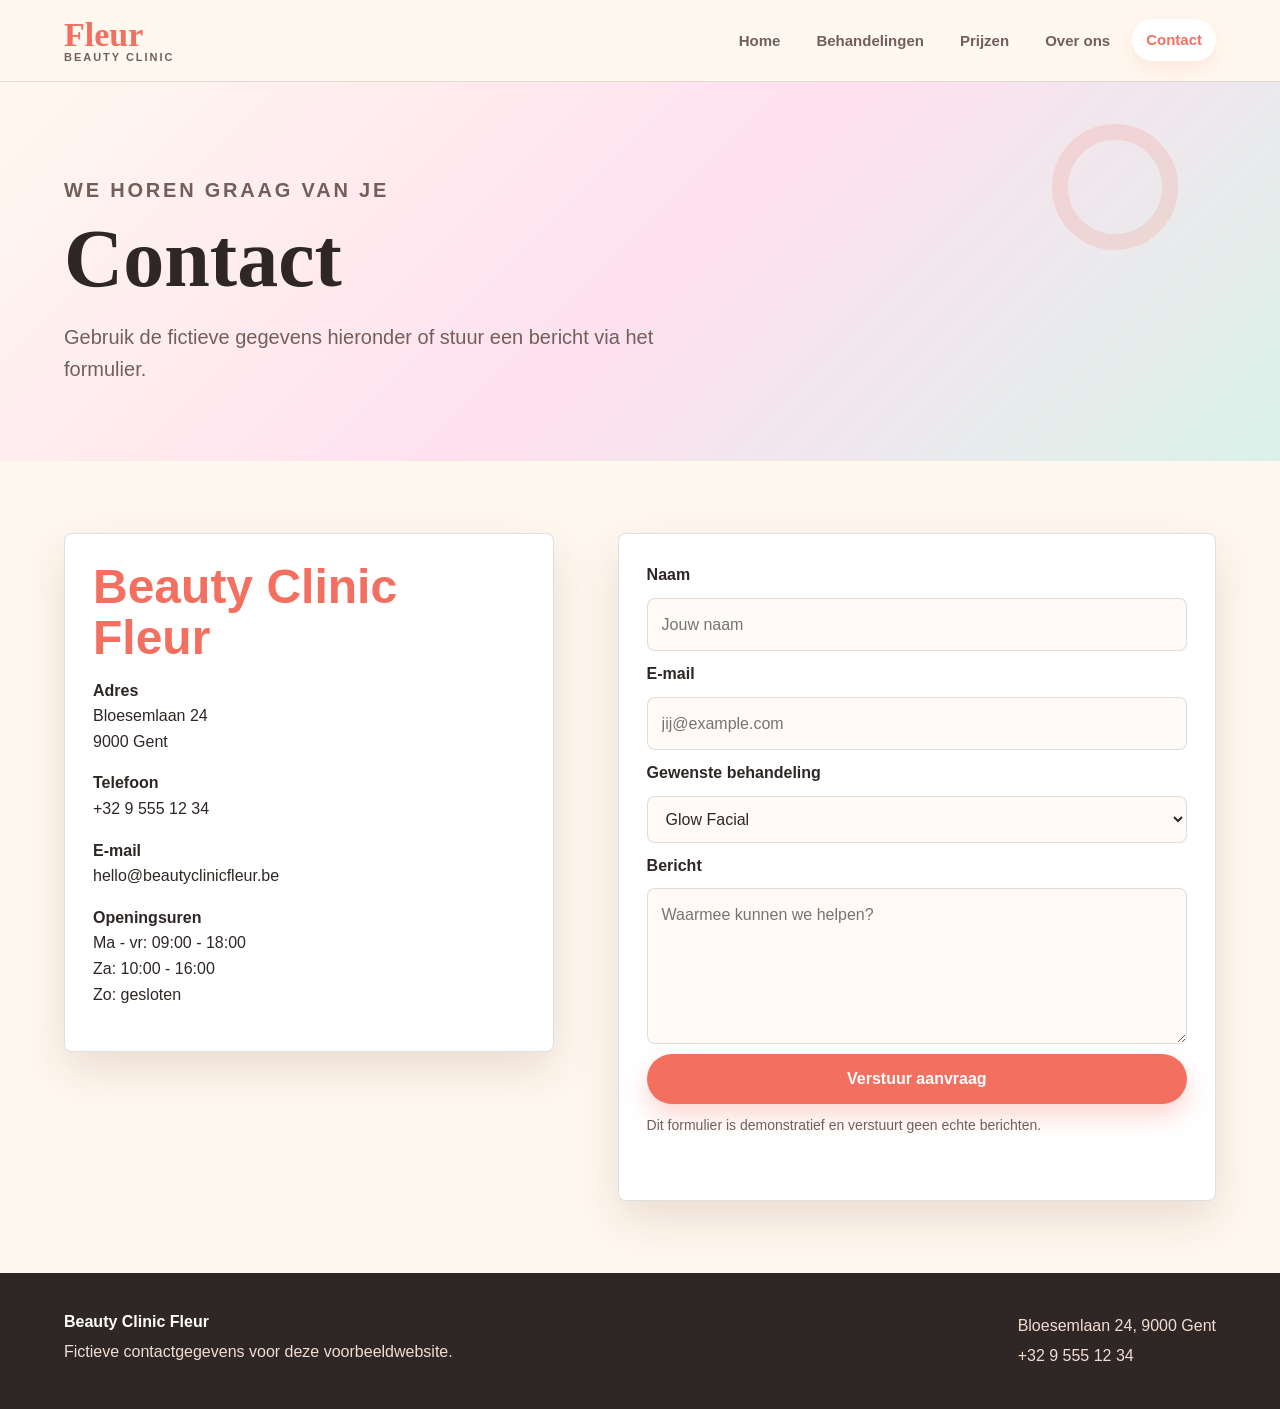
==== contact.html @ 75822266 "klaar" ====
<!DOCTYPE html>
<html lang="nl">

<head>
    <meta charset="UTF-8">
    <meta name="viewport" content="width=device-width, initial-scale=1.0">
    <title>Contact | Beauty Clinic Fleur</title>
    <link rel="stylesheet" href="style.css">
    <script src="script.js" defer></script>
</head>

<body>
    <header class="site-header">
        <a class="logo" href="index.html"><span>Fleur</span><small>Beauty Clinic</small></a>
        <button class="menu-button" type="button" aria-expanded="false" aria-controls="site-nav">Menu</button>
        <nav id="site-nav" class="site-nav" aria-label="Hoofdnavigatie">
            <a href="index.html">Home</a>
            <a href="behandelingen.html">Behandelingen</a>
            <a href="prijzen.html">Prijzen</a>
            <a href="over-ons.html">Over ons</a>
            <a class="active" href="contact.html">Contact</a>
        </nav>
    </header>

    <main>
        <section class="page-hero compact">
            <p class="eyebrow">We horen graag van je</p>
            <h1>Contact</h1>
            <p>Gebruik de fictieve gegevens hieronder of stuur een bericht via het formulier.</p>
        </section>

        <section class="contact-layout">
            <div class="contact-info">
                <h2>Beauty Clinic Fleur</h2>
                <p><strong>Adres</strong><br>Bloesemlaan 24<br>9000 Gent</p>
                <p><strong>Telefoon</strong><br>+32 9 555 12 34</p>
                <p><strong>E-mail</strong><br>hello@beautyclinicfleur.be</p>
                <p><strong>Openingsuren</strong><br>Ma - vr: 09:00 - 18:00<br>Za: 10:00 - 16:00<br>Zo: gesloten</p>
            </div>

            <form class="contact-form" action="#" method="post">
                <label for="name">Naam</label>
                <input id="name" name="name" type="text" placeholder="Jouw naam">

                <label for="email">E-mail</label>
                <input id="email" name="email" type="email" placeholder="jij@example.com">

                <label for="treatment">Gewenste behandeling</label>
                <select id="treatment" name="treatment">
                    <option>Glow Facial</option>
                    <option>Brow Styling</option>
                    <option>Fresh Manicure</option>
                    <option>Soft Glam Make-up</option>
                    <option>Ik weet het nog niet</option>
                </select>

                <label for="message">Bericht</label>
                <textarea id="message" name="message" rows="5" placeholder="Waarmee kunnen we helpen?"></textarea>

                <button class="button primary" type="submit">Verstuur aanvraag</button>
                <p class="form-note">Dit formulier is demonstratief en verstuurt geen echte berichten.</p>
                <p class="form-success" aria-live="polite"></p>
            </form>
        </section>
    </main>

    <footer class="site-footer">
        <div><strong>Beauty Clinic Fleur</strong><p>Fictieve contactgegevens voor deze voorbeeldwebsite.</p></div>
        <div><p>Bloesemlaan 24, 9000 Gent</p><p>+32 9 555 12 34</p></div>
    </footer>
</body>

</html>
---- style.css ----
:root {
    --cream: #fff8ef;
    --peach: #ffd6be;
    --coral: #f36f5f;
    --pink: #f7a7c4;
    --mint: #9fd8c8;
    --ink: #2f2725;
    --muted: #735f5a;
    --white: #ffffff;
    --line: rgba(47, 39, 37, 0.14);
    --shadow: 0 18px 45px rgba(127, 72, 61, 0.16);
}

* {
    box-sizing: border-box;
}

html {
    scroll-behavior: smooth;
}

body {
    margin: 0;
    background: var(--cream);
    color: var(--ink);
    font-family: Arial, Helvetica, sans-serif;
    line-height: 1.6;
    overflow-x: hidden;
}

img {
    display: block;
    max-width: 100%;
}

a {
    color: inherit;
}

.site-header {
    position: sticky;
    top: 0;
    z-index: 10;
    display: flex;
    align-items: center;
    justify-content: space-between;
    gap: 24px;
    padding: 18px clamp(20px, 5vw, 72px);
    background: rgba(255, 248, 239, 0.92);
    border-bottom: 1px solid var(--line);
    backdrop-filter: blur(14px);
    transition: box-shadow 220ms ease, padding 220ms ease, background 220ms ease;
}

.site-header.scrolled {
    padding-top: 12px;
    padding-bottom: 12px;
    background: rgba(255, 248, 239, 0.98);
    box-shadow: 0 10px 30px rgba(127, 72, 61, 0.12);
}

.logo {
    text-decoration: none;
    display: grid;
    gap: 0;
    line-height: 1;
}

.logo span {
    color: var(--coral);
    font-family: Georgia, "Times New Roman", serif;
    font-size: 34px;
    font-weight: 700;
}

.logo small {
    color: var(--muted);
    font-size: 11px;
    font-weight: 700;
    letter-spacing: 0.18em;
    text-transform: uppercase;
}

.site-nav {
    display: flex;
    align-items: center;
    gap: 8px;
}

.site-nav a {
    border-radius: 999px;
    padding: 9px 14px;
    color: var(--muted);
    font-size: 15px;
    font-weight: 700;
    text-decoration: none;
    transition: color 180ms ease, background 180ms ease, transform 180ms ease, box-shadow 180ms ease;
}

.site-nav a:hover,
.site-nav a.active {
    background: var(--white);
    color: var(--coral);
    box-shadow: 0 8px 20px rgba(243, 111, 95, 0.12);
    transform: translateY(-1px);
}

.menu-button {
    display: none;
    border: 1px solid var(--line);
    border-radius: 999px;
    background: var(--white);
    color: var(--ink);
    font: inherit;
    font-weight: 700;
    padding: 9px 14px;
}

.hero {
    position: relative;
    overflow: hidden;
    min-height: 72vh;
    display: grid;
    align-items: end;
    padding: clamp(90px, 11vw, 150px) clamp(20px, 5vw, 72px) 64px;
    background:
        linear-gradient(90deg, rgba(47, 39, 37, 0.72), rgba(47, 39, 37, 0.18)),
        url("https://images.unsplash.com/photo-1522335789203-aabd1fc54bc9?auto=format&fit=crop&w=1800&q=85") center / cover;
    color: var(--white);
}

.hero-content {
    position: relative;
    z-index: 1;
    width: min(760px, 100%);
    animation: heroRise 820ms ease both;
}

.floating-badge {
    position: absolute;
    right: clamp(24px, 9vw, 130px);
    bottom: clamp(34px, 9vw, 105px);
    z-index: 1;
    display: grid;
    place-items: center;
    width: clamp(86px, 12vw, 132px);
    aspect-ratio: 1;
    border: 1px solid rgba(255, 255, 255, 0.38);
    border-radius: 50%;
    background: rgba(255, 255, 255, 0.18);
    color: var(--white);
    font-family: Georgia, "Times New Roman", serif;
    font-size: clamp(24px, 4vw, 38px);
    font-weight: 700;
    backdrop-filter: blur(10px);
    animation: floatBadge 4s ease-in-out infinite;
}

.eyebrow,
.tag {
    margin: 0 0 10px;
    color: var(--coral);
    font-size: 13px;
    font-weight: 800;
    letter-spacing: 0.14em;
    text-transform: uppercase;
}

.hero .eyebrow {
    color: #ffd6be;
}

h1,
h2,
h3,
p {
    margin-top: 0;
}

h1,
h2 {
    line-height: 1.06;
}

h1 {
    margin-bottom: 18px;
    font-family: Georgia, "Times New Roman", serif;
    font-size: clamp(48px, 8vw, 108px);
}

h2 {
    margin-bottom: 14px;
    font-size: clamp(28px, 4vw, 48px);
}

.hero p {
    max-width: 620px;
    font-size: clamp(18px, 2.2vw, 24px);
}

.hero-actions,
.banner {
    display: flex;
    flex-wrap: wrap;
    gap: 12px;
    align-items: center;
}

.button {
    display: inline-flex;
    align-items: center;
    justify-content: center;
    min-height: 46px;
    border: 0;
    border-radius: 999px;
    padding: 12px 20px;
    font: inherit;
    font-weight: 800;
    text-decoration: none;
    cursor: pointer;
    transition: transform 180ms ease, box-shadow 180ms ease, background 180ms ease;
}

.button:hover {
    transform: translateY(-2px);
}

.button.primary {
    background: var(--coral);
    color: var(--white);
    box-shadow: 0 12px 24px rgba(243, 111, 95, 0.28);
}

.button.secondary {
    background: var(--white);
    color: var(--ink);
}

.intro-grid,
.cards-grid,
.values {
    display: grid;
    grid-template-columns: repeat(3, minmax(0, 1fr));
    gap: 20px;
    padding: 72px clamp(20px, 5vw, 72px);
}

.intro-grid article,
.values article,
.note-section,
.contact-info,
.contact-form {
    border: 1px solid var(--line);
    border-radius: 8px;
    background: var(--white);
    padding: 28px;
    box-shadow: var(--shadow);
    transition: transform 220ms ease, box-shadow 220ms ease;
}

.intro-grid article:hover,
.values article:hover,
.service-card:hover,
.contact-info:hover {
    transform: translateY(-6px);
    box-shadow: 0 26px 55px rgba(127, 72, 61, 0.2);
}

.icon {
    display: inline-grid;
    place-items: center;
    width: 42px;
    height: 42px;
    margin-bottom: 18px;
    border-radius: 50%;
    background: var(--mint);
    color: var(--ink);
    font-weight: 800;
}

.split-section,
.story-section,
.contact-layout {
    display: grid;
    grid-template-columns: 0.9fr 1.1fr;
    gap: clamp(28px, 5vw, 64px);
    align-items: center;
    padding: 72px clamp(20px, 5vw, 72px);
}

.split-section {
    background: #ffe9df;
}

.text-link {
    color: var(--coral);
    font-weight: 800;
    text-decoration-thickness: 2px;
    text-underline-offset: 5px;
}

.service-list {
    display: grid;
    gap: 14px;
}

.service-list a {
    display: grid;
    gap: 4px;
    border: 1px solid var(--line);
    border-radius: 8px;
    background: var(--white);
    padding: 20px;
    text-decoration: none;
    box-shadow: 0 10px 25px rgba(127, 72, 61, 0.1);
    transition: transform 200ms ease, box-shadow 200ms ease, border-color 200ms ease;
}

.service-list a:hover {
    border-color: rgba(243, 111, 95, 0.4);
    transform: translateX(8px);
    box-shadow: 0 18px 35px rgba(127, 72, 61, 0.16);
}

.service-list strong {
    color: var(--coral);
    font-size: 20px;
}

.service-list span,
.muted {
    color: var(--muted);
}

.banner {
    position: relative;
    overflow: hidden;
    justify-content: space-between;
    margin: 72px clamp(20px, 5vw, 72px);
    border-radius: 8px;
    background: var(--ink);
    color: var(--white);
    padding: clamp(28px, 5vw, 54px);
}

.banner::after {
    content: "";
    position: absolute;
    inset: auto -60px -110px auto;
    width: 250px;
    height: 250px;
    border-radius: 50%;
    background: radial-gradient(circle, rgba(247, 167, 196, 0.42), rgba(247, 167, 196, 0));
    animation: softPulse 5s ease-in-out infinite;
}

.banner p {
    width: 100%;
    margin-bottom: 8px;
    color: var(--peach);
    font-weight: 800;
    letter-spacing: 0.12em;
    text-transform: uppercase;
}

.banner h2 {
    max-width: 780px;
    margin-bottom: 0;
}

.page-hero {
    position: relative;
    overflow: hidden;
    padding: 92px clamp(20px, 5vw, 72px) 56px;
    background: linear-gradient(135deg, #fff8ef 0%, #ffe0ef 52%, #d9f2e9 100%);
}

.page-hero::after {
    content: "";
    position: absolute;
    right: clamp(18px, 8vw, 120px);
    top: 42px;
    width: 94px;
    height: 94px;
    border: 16px solid rgba(243, 111, 95, 0.16);
    border-radius: 50%;
    animation: spinFlower 12s linear infinite;
}

.page-hero.compact h1 {
    font-size: clamp(44px, 7vw, 82px);
}

.page-hero p {
    max-width: 650px;
    color: var(--muted);
    font-size: 20px;
}

.cards-grid {
    grid-template-columns: repeat(2, minmax(0, 1fr));
}

.service-card {
    overflow: hidden;
    border: 1px solid var(--line);
    border-radius: 8px;
    background: var(--white);
    box-shadow: var(--shadow);
    transition: transform 220ms ease, box-shadow 220ms ease;
}

.service-card img {
    width: 100%;
    aspect-ratio: 16 / 10;
    object-fit: cover;
    transition: transform 420ms ease;
}

.service-card:hover img {
    transform: scale(1.04);
}

.service-card div {
    padding: 24px;
}

.service-card h2 {
    font-size: 28px;
}

.pricing-table {
    width: min(980px, calc(100% - 40px));
    margin: 54px auto;
    border: 1px solid var(--line);
    border-radius: 8px;
    overflow: hidden;
    background: var(--white);
    box-shadow: var(--shadow);
}

.price-row {
    display: grid;
    grid-template-columns: 1fr 150px 90px;
    gap: 16px;
    align-items: center;
    padding: 20px 24px;
    border-bottom: 1px solid var(--line);
    transition: background 180ms ease, transform 180ms ease;
}

.price-row:hover,
.price-row.selected {
    background: #fff1e8;
    transform: scale(1.01);
}

.price-row:last-child {
    border-bottom: 0;
}

.price-row.featured {
    background: #ffe9df;
}

.price-row span {
    font-size: 18px;
    font-weight: 800;
}

.price-row small {
    color: var(--muted);
}

.price-row strong {
    color: var(--coral);
    font-size: 22px;
    text-align: right;
}

.note-section {
    width: min(980px, calc(100% - 40px));
    margin: 0 auto 72px;
}

.story-section img {
    width: 100%;
    border-radius: 8px;
    aspect-ratio: 4 / 3;
    object-fit: cover;
    box-shadow: var(--shadow);
}

.values {
    padding-top: 0;
}

.contact-layout {
    align-items: start;
}

.contact-info h2 {
    color: var(--coral);
}

.contact-form {
    display: grid;
    gap: 10px;
}

label {
    font-weight: 800;
}

input,
select,
textarea {
    width: 100%;
    border: 1px solid var(--line);
    border-radius: 8px;
    background: #fffaf5;
    color: var(--ink);
    font: inherit;
    padding: 13px 14px;
    transition: border-color 180ms ease, box-shadow 180ms ease, background 180ms ease;
}

input:focus,
select:focus,
textarea:focus {
    outline: none;
    border-color: var(--coral);
    background: var(--white);
    box-shadow: 0 0 0 4px rgba(243, 111, 95, 0.14);
}

textarea {
    resize: vertical;
}

.form-note {
    margin: 0;
    color: var(--muted);
    font-size: 14px;
}

.form-success {
    min-height: 26px;
    margin: 0;
    color: #2f7d66;
    font-weight: 800;
}

.reveal {
    opacity: 0;
    transform: translateY(26px);
    transition: opacity 650ms ease, transform 650ms ease;
}

.reveal.visible {
    opacity: 1;
    transform: translateY(0);
}

.sparkle {
    position: fixed;
    z-index: 30;
    width: 12px;
    height: 12px;
    border-radius: 50%;
    pointer-events: none;
    background: var(--pink);
    box-shadow: 0 0 18px rgba(247, 167, 196, 0.8);
    animation: sparklePop 650ms ease forwards;
}

.site-footer {
    display: flex;
    justify-content: space-between;
    gap: 24px;
    padding: 36px clamp(20px, 5vw, 72px);
    background: var(--ink);
    color: var(--white);
}

.site-footer p {
    margin: 4px 0;
    color: #f2ddd3;
}

@media (max-width: 820px) {
    .site-header {
        align-items: start;
        flex-wrap: wrap;
    }

    .menu-button {
        display: inline-flex;
    }

    .site-nav {
        display: none;
        width: 100%;
        flex-direction: column;
        align-items: stretch;
    }

    .site-nav.open {
        display: flex;
    }

    .site-nav a {
        border-radius: 8px;
        background: var(--white);
    }

    .intro-grid,
    .cards-grid,
    .values,
    .split-section,
    .story-section,
    .contact-layout {
        grid-template-columns: 1fr;
    }

    .hero {
        min-height: 66vh;
    }

    .price-row {
        grid-template-columns: 1fr;
        gap: 4px;
    }

    .price-row strong {
        text-align: left;
    }

    .site-footer {
        flex-direction: column;
    }
}

@keyframes heroRise {
    from {
        opacity: 0;
        transform: translateY(28px);
    }

    to {
        opacity: 1;
        transform: translateY(0);
    }
}

@keyframes floatBadge {
    0%,
    100% {
        transform: translateY(0) rotate(-5deg);
    }

    50% {
        transform: translateY(-16px) rotate(4deg);
    }
}

@keyframes softPulse {
    0%,
    100% {
        opacity: 0.55;
        transform: scale(1);
    }

    50% {
        opacity: 0.9;
        transform: scale(1.14);
    }
}

@keyframes spinFlower {
    to {
        transform: rotate(360deg);
    }
}

@keyframes sparklePop {
    from {
        opacity: 1;
        transform: translate(-50%, -50%) scale(0.4);
    }

    to {
        opacity: 0;
        transform: translate(-50%, -90%) scale(1.8);
    }
}

@media (prefers-reduced-motion: reduce) {
    *,
    *::before,
    *::after {
        scroll-behavior: auto !important;
        animation-duration: 0.001ms !important;
        animation-iteration-count: 1 !important;
        transition-duration: 0.001ms !important;
    }

    .reveal {
        opacity: 1;
        transform: none;
    }
}
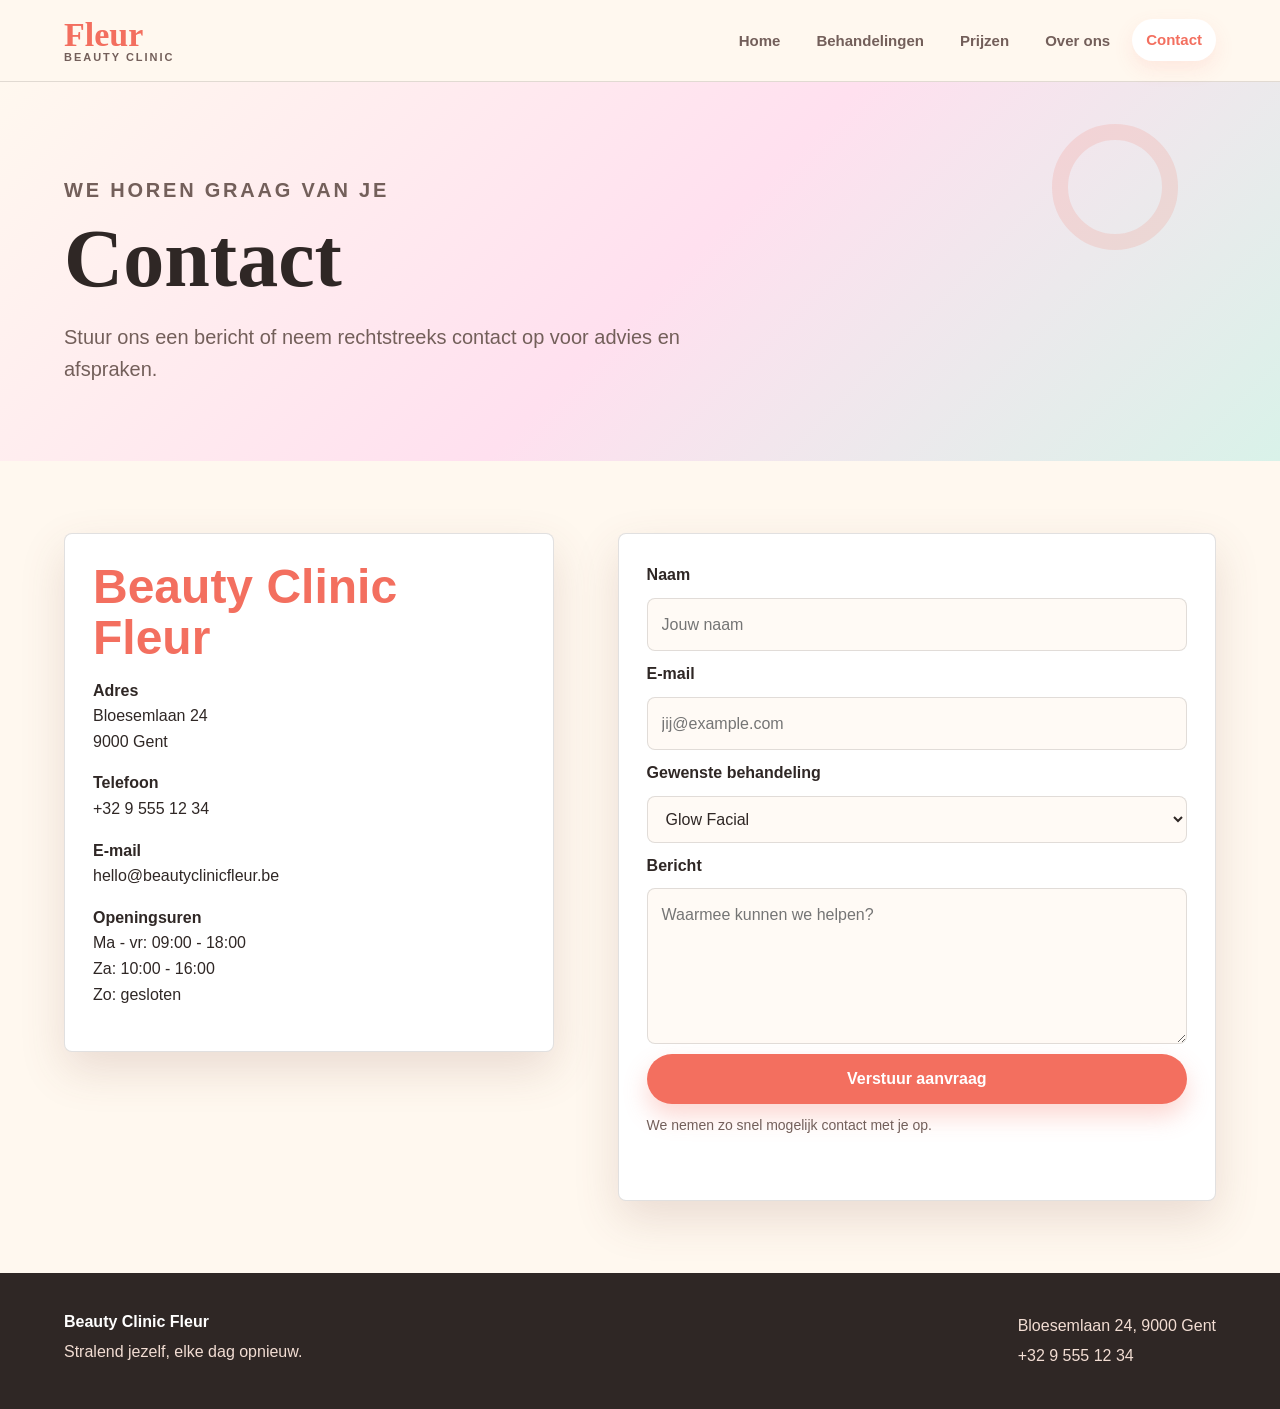
==== commit 1f42af67: "fix" ====
--- a/contact.html
+++ b/contact.html
@@ -26,7 +26,7 @@
         <section class="page-hero compact">
             <p class="eyebrow">We horen graag van je</p>
             <h1>Contact</h1>
-            <p>Gebruik de fictieve gegevens hieronder of stuur een bericht via het formulier.</p>
+            <p>Stuur ons een bericht of neem rechtstreeks contact op voor advies en afspraken.</p>
         </section>
 
         <section class="contact-layout">
@@ -58,14 +58,14 @@
                 <textarea id="message" name="message" rows="5" placeholder="Waarmee kunnen we helpen?"></textarea>
 
                 <button class="button primary" type="submit">Verstuur aanvraag</button>
-                <p class="form-note">Dit formulier is demonstratief en verstuurt geen echte berichten.</p>
+                <p class="form-note">We nemen zo snel mogelijk contact met je op.</p>
                 <p class="form-success" aria-live="polite"></p>
             </form>
         </section>
     </main>
 
     <footer class="site-footer">
-        <div><strong>Beauty Clinic Fleur</strong><p>Fictieve contactgegevens voor deze voorbeeldwebsite.</p></div>
+        <div><strong>Beauty Clinic Fleur</strong><p>Stralend jezelf, elke dag opnieuw.</p></div>
         <div><p>Bloesemlaan 24, 9000 Gent</p><p>+32 9 555 12 34</p></div>
     </footer>
 </body>
